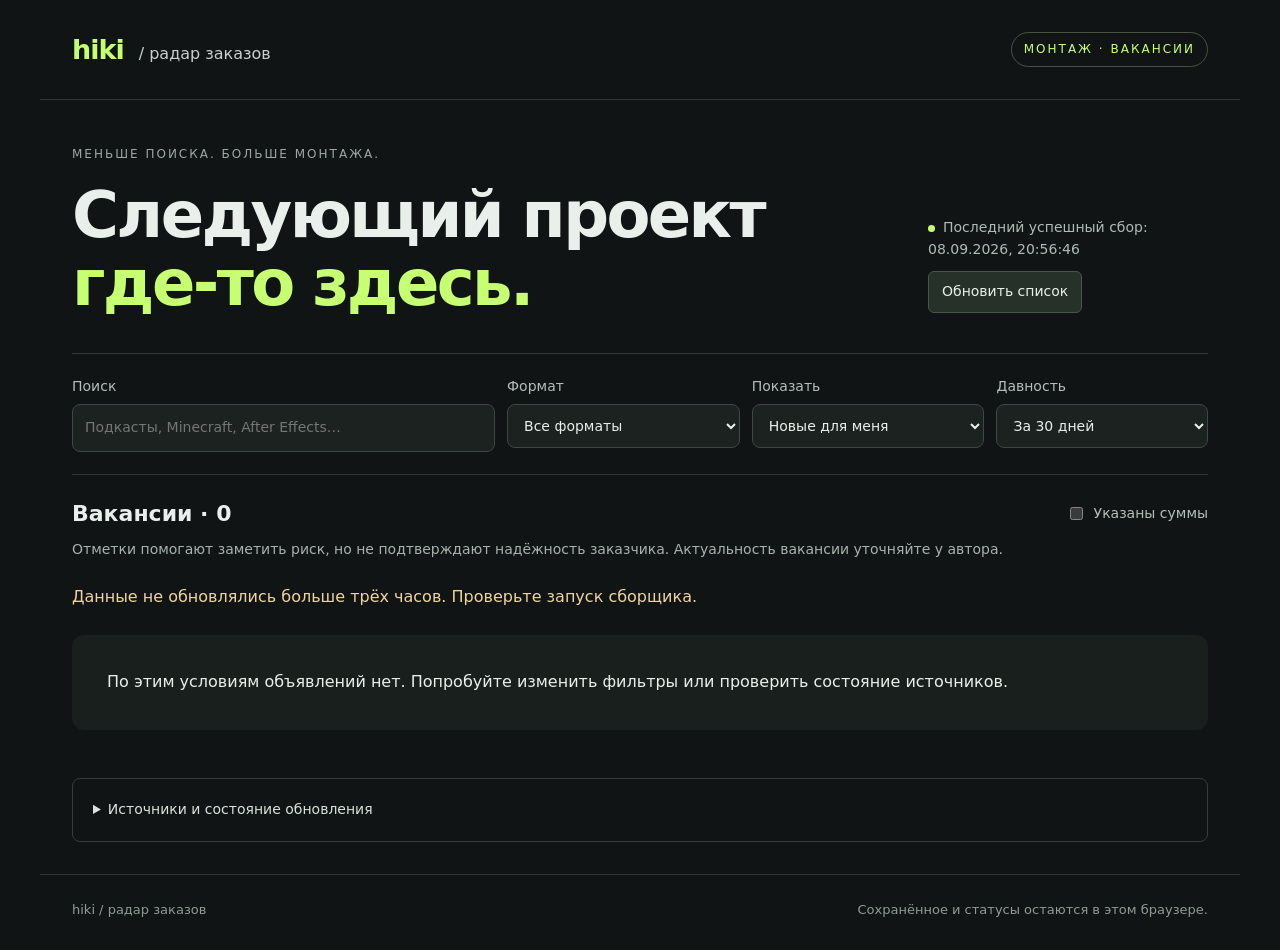
==== montage-radar/site/index.html @ 76eca98c "Add files via upload" ====
<!doctype html>
<html lang="ru"><head><meta charset="utf-8"><meta name="viewport" content="width=device-width,initial-scale=1"><meta name="color-scheme" content="dark"><title>hiki / радар заказов</title><link rel="stylesheet" href="style.css"></head>
<body>
<header><a class="brand" href="./">hiki<span>/ радар заказов</span></a><span class="pill">МОНТАЖ · ВАКАНСИИ</span></header>
<main><div class="intro"><div><p class="eyebrow">МЕНЬШЕ ПОИСКА. БОЛЬШЕ МОНТАЖА.</p><h1>Следующий проект<br><em>где-то здесь.</em></h1></div><div class="sync"><span class="dot"></span><span id="updated">Загружаем объявления…</span><button id="refresh" class="small">Обновить список</button></div></div>
<section class="toolbar" aria-label="Фильтры"><label class="search">Поиск<input id="q" type="search" placeholder="Подкасты, Minecraft, After Effects…"></label><label>Формат<select id="format"><option value="">Все форматы</option><option>Короткие видео</option><option>YouTube</option><option>Подкасты</option><option>Анимация</option><option>Монтаж</option></select></label><label>Показать<select id="status"><option value="new">Новые для меня</option><option value="saved">Сохранённые</option><option value="sent">Уже написал</option><option value="hidden">Скрытые</option><option value="all">Все объявления</option></select></label><label>Давность<select id="age"><option value="30">За 30 дней</option><option value="7">За неделю</option><option value="2">За 48 часов</option></select></label></section>
<div class="list-head"><h2 id="count">Вакансии</h2><label class="check"><input id="pay" type="checkbox"> Указаны суммы</label></div>
<p class="notice">Отметки помогают заметить риск, но не подтверждают надёжность заказчика. Актуальность вакансии уточняйте у автора.</p>
<div id="message" role="status"></div><section id="jobs" aria-label="Список вакансий"></section>
<details class="sources"><summary>Источники и состояние обновления</summary><p>Собираем доступные открытые публикации. Покрытие неполное: до трёх страниц на источник за запуск. Новые записи появятся только после успешного сбора.</p><div id="sources"></div></details>
</main><footer>hiki / радар заказов<span>Сохранённое и статусы остаются в этом браузере.</span></footer><script src="app.js"></script></body></html>
---- montage-radar/site/style.css ----
*{box-sizing:border-box}body{margin:0;background:#101414;color:#e9efeb;font:16px/1.55 system-ui,sans-serif}header,main,footer{max-width:1200px;margin:auto;padding:0 32px}header{height:100px;display:flex;align-items:center;justify-content:space-between;border-bottom:1px solid #303737}.brand{font-size:27px;font-weight:850;letter-spacing:-1px;text-decoration:none;color:#c7ff73}.brand span{font-size:16px;font-weight:450;color:#c9d1ce;letter-spacing:0;margin-left:15px}.pill,.eyebrow{font-size:12px;letter-spacing:2px}.pill{border:1px solid #475341;padding:7px 12px;border-radius:30px;color:#c7ff73}.intro{display:flex;justify-content:space-between;align-items:end;gap:30px;padding:45px 0 35px}.eyebrow{color:#9ca8a1;margin:0 0 17px}h1{font-size:clamp(38px,5.3vw,64px);line-height:1.07;letter-spacing:-2.6px;margin:0;font-weight:650}h1 em{font-style:normal;color:#c7ff73}.sync{max-width:280px;font-size:14px;color:#aebbb3;padding-bottom:5px}.dot{display:inline-block;width:7px;height:7px;background:#c7ff73;border-radius:50%;margin-right:8px}.small{display:block;margin-top:10px;font-size:14px}.toolbar{display:grid;grid-template-columns:2fr 1.1fr 1.1fr 1fr;gap:12px;border-top:1px solid #303737;border-bottom:1px solid #303737;padding:22px 0}label{font-size:14px;color:#b3bfb8}input,select,button{font:inherit}input[type=search],select{width:100%;background:#1c2220;color:#e9efeb;border:1px solid #3e4842;padding:12px;border-radius:8px;margin-top:7px}button{cursor:pointer;background:#26312a;color:#e8f1e9;border:1px solid #49574b;border-radius:6px;padding:9px 13px}button:hover{background:#354537}a{color:#c7ff73}button:focus-visible,a:focus-visible,input:focus-visible,select:focus-visible{outline:3px solid #c7ff73;outline-offset:3px}.list-head{display:flex;justify-content:space-between;align-items:center;margin-top:22px}h2{font-size:22px;font-weight:600;margin:0}.check{display:flex;align-items:center;gap:8px}input[type=checkbox]{accent-color:#c7ff73}.notice{font-size:14px;color:#a8b3ac;margin:8px 0 24px}#jobs{display:grid;gap:16px}.card{display:grid;grid-template-columns:1fr 230px;gap:25px;background:#191f1c;border:1px solid #344036;border-radius:12px;padding:25px}.card h3{font-size:21px;line-height:1.35;margin:12px 0;overflow-wrap:anywhere}.meta{color:#a6b4a9;font-size:13px}.tags{display:flex;flex-wrap:wrap;gap:6px;margin-bottom:13px}.tag{font-size:12px;border:1px solid #4a584b;color:#c9d8cb;padding:3px 8px;border-radius:20px}.excerpt{white-space:pre-wrap;color:#c1ccc3;margin:0;overflow-wrap:anywhere}.card details{margin-top:12px}.full{white-space:pre-wrap;overflow-wrap:anywhere;font-size:15px;color:#d4ddd7}.aside{border-left:1px solid #344036;padding-left:23px;font-size:14px}.money{font-size:17px;font-weight:600;color:#c7ff73;overflow-wrap:anywhere}.risk{background:#332e22;border:1px solid #675732;padding:10px;margin:13px 0;color:#f1d596;font-size:13px;border-radius:6px}.unknown{color:#a6b4a9;font-size:13px}.actions{display:flex;gap:6px;flex-wrap:wrap;margin-top:14px}.actions button{font-size:13px;padding:6px 9px}.primary{display:block;background:#c7ff73;color:#182010;text-align:center;font-weight:650;text-decoration:none;border-radius:6px;padding:10px;margin-top:14px}.contacts{overflow-wrap:anywhere;margin-top:10px}.sources{margin:32px 0;padding:20px;border:1px solid #344036;border-radius:8px;color:#aeb9b0;font-size:14px}summary{cursor:pointer;color:#d8e3da}.source{padding:10px 0;border-bottom:1px solid #344036}footer{display:flex;justify-content:space-between;padding-top:25px;padding-bottom:30px;color:#8e9d92;font-size:13px;border-top:1px solid #303737}.empty{padding:35px;background:#191f1c;border-radius:12px}#message{color:#efd59d;margin:10px 0} @media(max-width:800px){header,main,footer{padding-left:18px;padding-right:18px}.pill{display:none}.intro{display:block;padding-top:30px}.sync{margin-top:24px;max-width:none}.toolbar{grid-template-columns:1fr 1fr}.search{grid-column:1/-1}.card{grid-template-columns:1fr;padding:19px;gap:16px}.aside{border-left:0;border-top:1px solid #344036;padding:16px 0 0}footer{display:block}footer span{display:block;margin-top:8px}.list-head{gap:15px;align-items:start}h1{letter-spacing:-1.5px}}
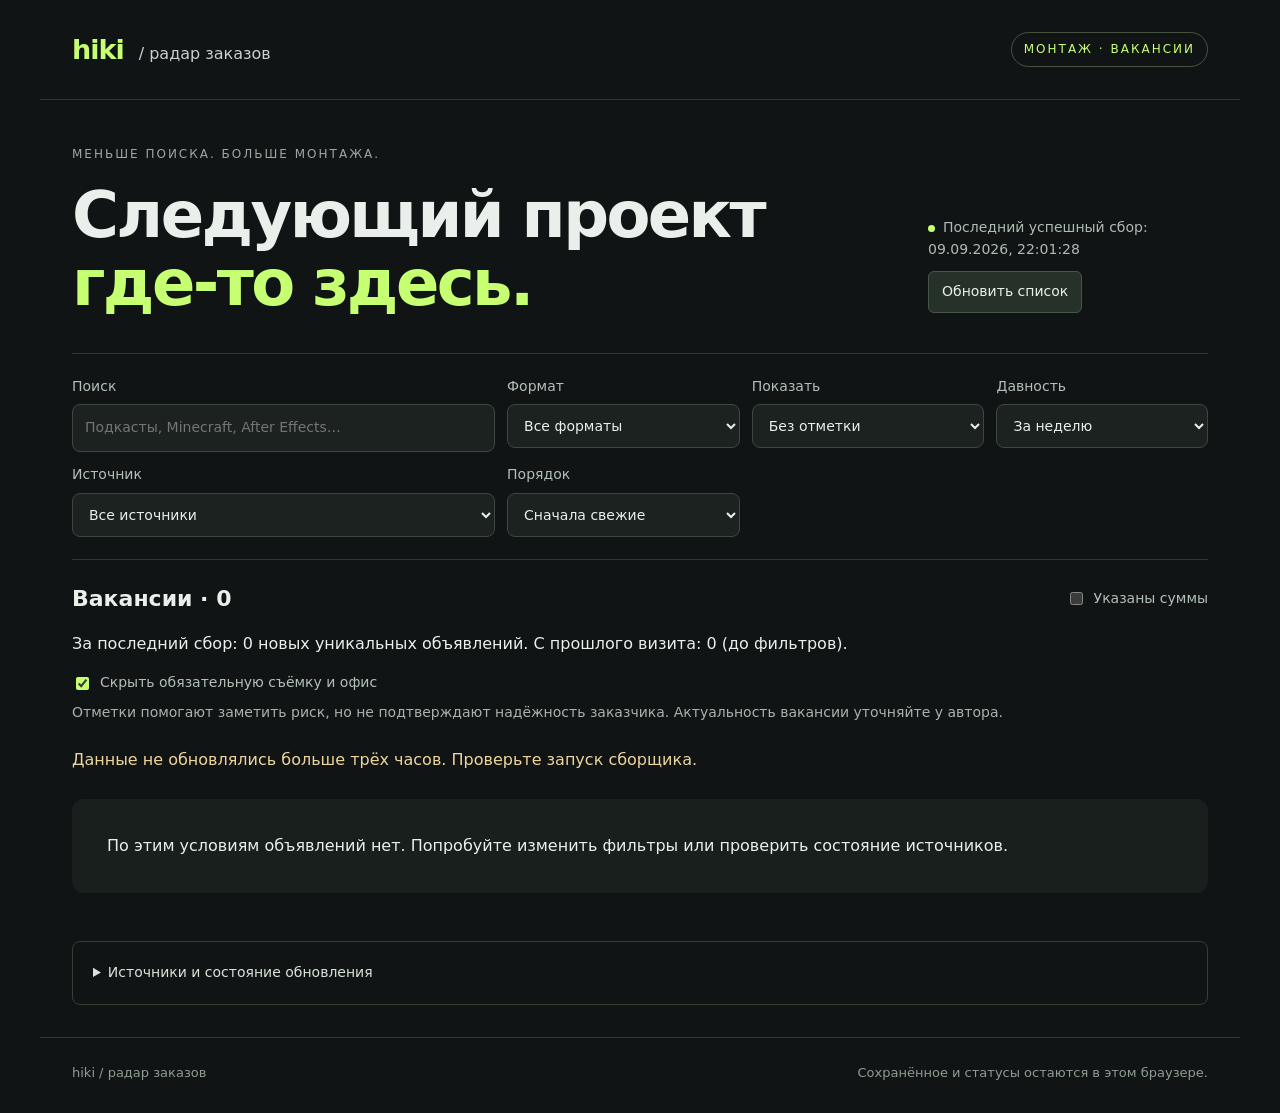
==== commit 6334480e: "Add files via upload" ====
--- a/montage-radar/site/index.html
+++ b/montage-radar/site/index.html
@@ -1,11 +1,11 @@
-<!doctype html>
-<html lang="ru"><head><meta charset="utf-8"><meta name="viewport" content="width=device-width,initial-scale=1"><meta name="color-scheme" content="dark"><title>hiki / радар заказов</title><link rel="stylesheet" href="style.css"></head>
-<body>
-<header><a class="brand" href="./">hiki<span>/ радар заказов</span></a><span class="pill">МОНТАЖ · ВАКАНСИИ</span></header>
-<main><div class="intro"><div><p class="eyebrow">МЕНЬШЕ ПОИСКА. БОЛЬШЕ МОНТАЖА.</p><h1>Следующий проект<br><em>где-то здесь.</em></h1></div><div class="sync"><span class="dot"></span><span id="updated">Загружаем объявления…</span><button id="refresh" class="small">Обновить список</button></div></div>
-<section class="toolbar" aria-label="Фильтры"><label class="search">Поиск<input id="q" type="search" placeholder="Подкасты, Minecraft, After Effects…"></label><label>Формат<select id="format"><option value="">Все форматы</option><option>Короткие видео</option><option>YouTube</option><option>Подкасты</option><option>Анимация</option><option>Монтаж</option></select></label><label>Показать<select id="status"><option value="new">Новые для меня</option><option value="saved">Сохранённые</option><option value="sent">Уже написал</option><option value="hidden">Скрытые</option><option value="all">Все объявления</option></select></label><label>Давность<select id="age"><option value="30">За 30 дней</option><option value="7">За неделю</option><option value="2">За 48 часов</option></select></label></section>
-<div class="list-head"><h2 id="count">Вакансии</h2><label class="check"><input id="pay" type="checkbox"> Указаны суммы</label></div>
-<p class="notice">Отметки помогают заметить риск, но не подтверждают надёжность заказчика. Актуальность вакансии уточняйте у автора.</p>
-<div id="message" role="status"></div><section id="jobs" aria-label="Список вакансий"></section>
-<details class="sources"><summary>Источники и состояние обновления</summary><p>Собираем доступные открытые публикации. Покрытие неполное: до трёх страниц на источник за запуск. Новые записи появятся только после успешного сбора.</p><div id="sources"></div></details>
-</main><footer>hiki / радар заказов<span>Сохранённое и статусы остаются в этом браузере.</span></footer><script src="app.js"></script></body></html>
+<!doctype html>
+<html lang="ru"><head><meta charset="utf-8"><meta name="viewport" content="width=device-width,initial-scale=1"><meta name="color-scheme" content="dark"><title>hiki / радар заказов</title><link rel="stylesheet" href="style.css"></head>
+<body>
+<header><a class="brand" href="./">hiki<span>/ радар заказов</span></a><span class="pill">МОНТАЖ · ВАКАНСИИ</span></header>
+<main><div class="intro"><div><p class="eyebrow">МЕНЬШЕ ПОИСКА. БОЛЬШЕ МОНТАЖА.</p><h1>Следующий проект<br><em>где-то здесь.</em></h1></div><div class="sync"><span class="dot"></span><span id="updated">Загружаем объявления…</span><button id="refresh" class="small">Обновить список</button></div></div>
+<section class="toolbar" aria-label="Фильтры"><label class="search">Поиск<input id="q" type="search" placeholder="Подкасты, Minecraft, After Effects…"></label><label>Формат<select id="format"><option value="">Все форматы</option><option>Короткие видео</option><option>YouTube</option><option>Подкасты</option><option>Анимация</option><option>Монтаж</option></select></label><label>Показать<select id="status"><option value="new">Без отметки</option><option value="fresh">Появились с прошлого визита</option><option value="seen">Просмотренные</option><option value="closed">Поиск закрыт</option><option value="saved">Сохранённые</option><option value="sent">Уже написал</option><option value="hidden">Скрытые</option><option value="all">Все объявления</option></select></label><label>Давность<select id="age"><option value="7">За неделю</option><option value="2">За 48 часов</option><option value="1">За сутки</option><option value="30">За 30 дней</option></select></label><label>Источник<select id="source"><option value="">Все источники</option></select></label><label>Порядок<select id="sort"><option value="date">Сначала свежие</option><option value="fit">Сначала YouTube / игры</option></select></label></section>
+<div class="list-head"><h2 id="count">Вакансии</h2><label class="check"><input id="pay" type="checkbox"> Указаны суммы</label></div>
+<p id="fresh-summary" role="status"></p><label class="check"><input id="no-shoot" type="checkbox" checked> Скрыть обязательную съёмку и офис</label><p class="notice">Отметки помогают заметить риск, но не подтверждают надёжность заказчика. Актуальность вакансии уточняйте у автора.</p>
+<div id="message" role="status"></div><section id="jobs" aria-label="Список вакансий"></section>
+<details class="sources"><summary>Источники и состояние обновления</summary><p>Собираем доступные открытые публикации. Проверяем открытые ленты каждый час: до восьми страниц при первом сборе, затем новые посты и перекрытие для обновлений. Счётчик новых не включает повторное чтение старых постов. Проверка канала означает просмотр публикаций, а не гарантию оплаты заказчиками.</p><div id="sources"></div></details>
+</main><footer>hiki / радар заказов<span>Сохранённое и статусы остаются в этом браузере.</span></footer><script src="app.js"></script></body></html>
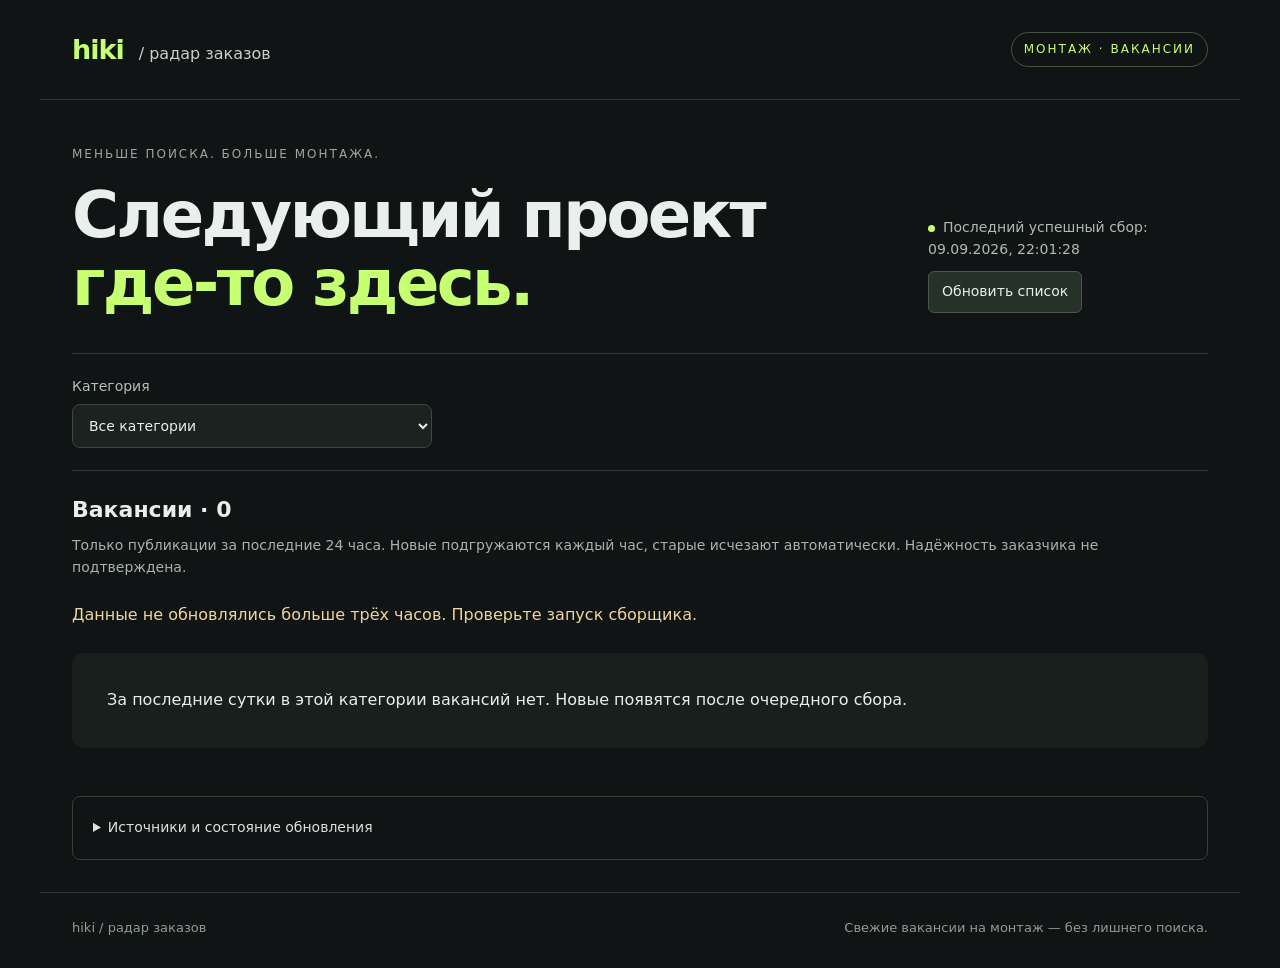
==== commit bc5d522a: "Add files via upload" ====
--- a/montage-radar/site/index.html
+++ b/montage-radar/site/index.html
@@ -3,9 +3,9 @@
 <body>
 <header><a class="brand" href="./">hiki<span>/ радар заказов</span></a><span class="pill">МОНТАЖ · ВАКАНСИИ</span></header>
 <main><div class="intro"><div><p class="eyebrow">МЕНЬШЕ ПОИСКА. БОЛЬШЕ МОНТАЖА.</p><h1>Следующий проект<br><em>где-то здесь.</em></h1></div><div class="sync"><span class="dot"></span><span id="updated">Загружаем объявления…</span><button id="refresh" class="small">Обновить список</button></div></div>
-<section class="toolbar" aria-label="Фильтры"><label class="search">Поиск<input id="q" type="search" placeholder="Подкасты, Minecraft, After Effects…"></label><label>Формат<select id="format"><option value="">Все форматы</option><option>Короткие видео</option><option>YouTube</option><option>Подкасты</option><option>Анимация</option><option>Монтаж</option></select></label><label>Показать<select id="status"><option value="new">Без отметки</option><option value="fresh">Появились с прошлого визита</option><option value="seen">Просмотренные</option><option value="closed">Поиск закрыт</option><option value="saved">Сохранённые</option><option value="sent">Уже написал</option><option value="hidden">Скрытые</option><option value="all">Все объявления</option></select></label><label>Давность<select id="age"><option value="7">За неделю</option><option value="2">За 48 часов</option><option value="1">За сутки</option><option value="30">За 30 дней</option></select></label><label>Источник<select id="source"><option value="">Все источники</option></select></label><label>Порядок<select id="sort"><option value="date">Сначала свежие</option><option value="fit">Сначала YouTube / игры</option></select></label></section>
-<div class="list-head"><h2 id="count">Вакансии</h2><label class="check"><input id="pay" type="checkbox"> Указаны суммы</label></div>
-<p id="fresh-summary" role="status"></p><label class="check"><input id="no-shoot" type="checkbox" checked> Скрыть обязательную съёмку и офис</label><p class="notice">Отметки помогают заметить риск, но не подтверждают надёжность заказчика. Актуальность вакансии уточняйте у автора.</p>
+<section class="toolbar" aria-label="Категории"><label>Категория<select id="format"><option value="">Все категории</option><option>Короткие видео</option><option>YouTube</option><option>Подкасты</option><option>Анимация</option><option>Игровые видео</option><option>Монтаж</option></select></label></section>
+<div class="list-head"><h2 id="count">Вакансии</h2></div>
+<p class="notice">Только публикации за последние 24 часа. Новые подгружаются каждый час, старые исчезают автоматически. Надёжность заказчика не подтверждена.</p>
 <div id="message" role="status"></div><section id="jobs" aria-label="Список вакансий"></section>
 <details class="sources"><summary>Источники и состояние обновления</summary><p>Собираем доступные открытые публикации. Проверяем открытые ленты каждый час: до восьми страниц при первом сборе, затем новые посты и перекрытие для обновлений. Счётчик новых не включает повторное чтение старых постов. Проверка канала означает просмотр публикаций, а не гарантию оплаты заказчиками.</p><div id="sources"></div></details>
-</main><footer>hiki / радар заказов<span>Сохранённое и статусы остаются в этом браузере.</span></footer><script src="app.js"></script></body></html>
+</main><footer>hiki / радар заказов<span>Свежие вакансии на монтаж — без лишнего поиска.</span></footer><script src="app.js"></script></body></html>
--- a/montage-radar/site/style.css
+++ b/montage-radar/site/style.css
@@ -1 +1,3 @@
-*{box-sizing:border-box}body{margin:0;background:#101414;color:#e9efeb;font:16px/1.55 system-ui,sans-serif}header,main,footer{max-width:1200px;margin:auto;padding:0 32px}header{height:100px;display:flex;align-items:center;justify-content:space-between;border-bottom:1px solid #303737}.brand{font-size:27px;font-weight:850;letter-spacing:-1px;text-decoration:none;color:#c7ff73}.brand span{font-size:16px;font-weight:450;color:#c9d1ce;letter-spacing:0;margin-left:15px}.pill,.eyebrow{font-size:12px;letter-spacing:2px}.pill{border:1px solid #475341;padding:7px 12px;border-radius:30px;color:#c7ff73}.intro{display:flex;justify-content:space-between;align-items:end;gap:30px;padding:45px 0 35px}.eyebrow{color:#9ca8a1;margin:0 0 17px}h1{font-size:clamp(38px,5.3vw,64px);line-height:1.07;letter-spacing:-2.6px;margin:0;font-weight:650}h1 em{font-style:normal;color:#c7ff73}.sync{max-width:280px;font-size:14px;color:#aebbb3;padding-bottom:5px}.dot{display:inline-block;width:7px;height:7px;background:#c7ff73;border-radius:50%;margin-right:8px}.small{display:block;margin-top:10px;font-size:14px}.toolbar{display:grid;grid-template-columns:2fr 1.1fr 1.1fr 1fr;gap:12px;border-top:1px solid #303737;border-bottom:1px solid #303737;padding:22px 0}label{font-size:14px;color:#b3bfb8}input,select,button{font:inherit}input[type=search],select{width:100%;background:#1c2220;color:#e9efeb;border:1px solid #3e4842;padding:12px;border-radius:8px;margin-top:7px}button{cursor:pointer;background:#26312a;color:#e8f1e9;border:1px solid #49574b;border-radius:6px;padding:9px 13px}button:hover{background:#354537}a{color:#c7ff73}button:focus-visible,a:focus-visible,input:focus-visible,select:focus-visible{outline:3px solid #c7ff73;outline-offset:3px}.list-head{display:flex;justify-content:space-between;align-items:center;margin-top:22px}h2{font-size:22px;font-weight:600;margin:0}.check{display:flex;align-items:center;gap:8px}input[type=checkbox]{accent-color:#c7ff73}.notice{font-size:14px;color:#a8b3ac;margin:8px 0 24px}#jobs{display:grid;gap:16px}.card{display:grid;grid-template-columns:1fr 230px;gap:25px;background:#191f1c;border:1px solid #344036;border-radius:12px;padding:25px}.card h3{font-size:21px;line-height:1.35;margin:12px 0;overflow-wrap:anywhere}.meta{color:#a6b4a9;font-size:13px}.tags{display:flex;flex-wrap:wrap;gap:6px;margin-bottom:13px}.tag{font-size:12px;border:1px solid #4a584b;color:#c9d8cb;padding:3px 8px;border-radius:20px}.excerpt{white-space:pre-wrap;color:#c1ccc3;margin:0;overflow-wrap:anywhere}.card details{margin-top:12px}.full{white-space:pre-wrap;overflow-wrap:anywhere;font-size:15px;color:#d4ddd7}.aside{border-left:1px solid #344036;padding-left:23px;font-size:14px}.money{font-size:17px;font-weight:600;color:#c7ff73;overflow-wrap:anywhere}.risk{background:#332e22;border:1px solid #675732;padding:10px;margin:13px 0;color:#f1d596;font-size:13px;border-radius:6px}.unknown{color:#a6b4a9;font-size:13px}.actions{display:flex;gap:6px;flex-wrap:wrap;margin-top:14px}.actions button{font-size:13px;padding:6px 9px}.primary{display:block;background:#c7ff73;color:#182010;text-align:center;font-weight:650;text-decoration:none;border-radius:6px;padding:10px;margin-top:14px}.contacts{overflow-wrap:anywhere;margin-top:10px}.sources{margin:32px 0;padding:20px;border:1px solid #344036;border-radius:8px;color:#aeb9b0;font-size:14px}summary{cursor:pointer;color:#d8e3da}.source{padding:10px 0;border-bottom:1px solid #344036}footer{display:flex;justify-content:space-between;padding-top:25px;padding-bottom:30px;color:#8e9d92;font-size:13px;border-top:1px solid #303737}.empty{padding:35px;background:#191f1c;border-radius:12px}#message{color:#efd59d;margin:10px 0} @media(max-width:800px){header,main,footer{padding-left:18px;padding-right:18px}.pill{display:none}.intro{display:block;padding-top:30px}.sync{margin-top:24px;max-width:none}.toolbar{grid-template-columns:1fr 1fr}.search{grid-column:1/-1}.card{grid-template-columns:1fr;padding:19px;gap:16px}.aside{border-left:0;border-top:1px solid #344036;padding:16px 0 0}footer{display:block}footer span{display:block;margin-top:8px}.list-head{gap:15px;align-items:start}h1{letter-spacing:-1.5px}}
+*{box-sizing:border-box}body{margin:0;background:#101414;color:#e9efeb;font:16px/1.55 system-ui,sans-serif}header,main,footer{max-width:1200px;margin:auto;padding:0 32px}header{height:100px;display:flex;align-items:center;justify-content:space-between;border-bottom:1px solid #303737}.brand{font-size:27px;font-weight:850;letter-spacing:-1px;text-decoration:none;color:#c7ff73}.brand span{font-size:16px;font-weight:450;color:#c9d1ce;letter-spacing:0;margin-left:15px}.pill,.eyebrow{font-size:12px;letter-spacing:2px}.pill{border:1px solid #475341;padding:7px 12px;border-radius:30px;color:#c7ff73}.intro{display:flex;justify-content:space-between;align-items:end;gap:30px;padding:45px 0 35px}.eyebrow{color:#9ca8a1;margin:0 0 17px}h1{font-size:clamp(38px,5.3vw,64px);line-height:1.07;letter-spacing:-2.6px;margin:0;font-weight:650}h1 em{font-style:normal;color:#c7ff73}.sync{max-width:280px;font-size:14px;color:#aebbb3;padding-bottom:5px}.dot{display:inline-block;width:7px;height:7px;background:#c7ff73;border-radius:50%;margin-right:8px}.small{display:block;margin-top:10px;font-size:14px}.toolbar{display:grid;grid-template-columns:2fr 1.1fr 1.1fr 1fr;gap:12px;border-top:1px solid #303737;border-bottom:1px solid #303737;padding:22px 0}label{font-size:14px;color:#b3bfb8}input,select,button{font:inherit}input[type=search],select{width:100%;background:#1c2220;color:#e9efeb;border:1px solid #3e4842;padding:12px;border-radius:8px;margin-top:7px}button{cursor:pointer;background:#26312a;color:#e8f1e9;border:1px solid #49574b;border-radius:6px;padding:9px 13px}button:hover{background:#354537}a{color:#c7ff73}button:focus-visible,a:focus-visible,input:focus-visible,select:focus-visible{outline:3px solid #c7ff73;outline-offset:3px}.list-head{display:flex;justify-content:space-between;align-items:center;margin-top:22px}h2{font-size:22px;font-weight:600;margin:0}.check{display:flex;align-items:center;gap:8px}input[type=checkbox]{accent-color:#c7ff73}.notice{font-size:14px;color:#a8b3ac;margin:8px 0 24px}#jobs{display:grid;gap:16px}.card{display:grid;grid-template-columns:1fr 230px;gap:25px;background:#191f1c;border:1px solid #344036;border-radius:12px;padding:25px}.card h3{font-size:21px;line-height:1.35;margin:12px 0;overflow-wrap:anywhere}.meta{color:#a6b4a9;font-size:13px}.tags{display:flex;flex-wrap:wrap;gap:6px;margin-bottom:13px}.tag{font-size:12px;border:1px solid #4a584b;color:#c9d8cb;padding:3px 8px;border-radius:20px}.excerpt{white-space:pre-wrap;color:#c1ccc3;margin:0;overflow-wrap:anywhere}.card details{margin-top:12px}.full{white-space:pre-wrap;overflow-wrap:anywhere;font-size:15px;color:#d4ddd7}.aside{border-left:1px solid #344036;padding-left:23px;font-size:14px}.money{font-size:17px;font-weight:600;color:#c7ff73;overflow-wrap:anywhere}.risk{background:#332e22;border:1px solid #675732;padding:10px;margin:13px 0;color:#f1d596;font-size:13px;border-radius:6px}.unknown{color:#a6b4a9;font-size:13px}.actions{display:flex;gap:6px;flex-wrap:wrap;margin-top:14px}.actions button{font-size:13px;padding:6px 9px}.primary{display:block;background:#c7ff73;color:#182010;text-align:center;font-weight:650;text-decoration:none;border-radius:6px;padding:10px;margin-top:14px}.contacts{overflow-wrap:anywhere;margin-top:10px}.sources{margin:32px 0;padding:20px;border:1px solid #344036;border-radius:8px;color:#aeb9b0;font-size:14px}summary{cursor:pointer;color:#d8e3da}.source{padding:10px 0;border-bottom:1px solid #344036}footer{display:flex;justify-content:space-between;padding-top:25px;padding-bottom:30px;color:#8e9d92;font-size:13px;border-top:1px solid #303737}.empty{padding:35px;background:#191f1c;border-radius:12px}#message{color:#efd59d;margin:10px 0} @media(max-width:800px){header,main,footer{padding-left:18px;padding-right:18px}.pill{display:none}.intro{display:block;padding-top:30px}.sync{margin-top:24px;max-width:none}.toolbar{grid-template-columns:1fr 1fr}.search{grid-column:1/-1}.card{grid-template-columns:1fr;padding:19px;gap:16px}.aside{border-left:0;border-top:1px solid #344036;padding:16px 0 0}footer{display:block}footer span{display:block;margin-top:8px}.list-head{gap:15px;align-items:start}h1{letter-spacing:-1.5px}}
+
+.toolbar{grid-template-columns:minmax(220px,360px)}@media(max-width:800px){.toolbar{grid-template-columns:1fr}}
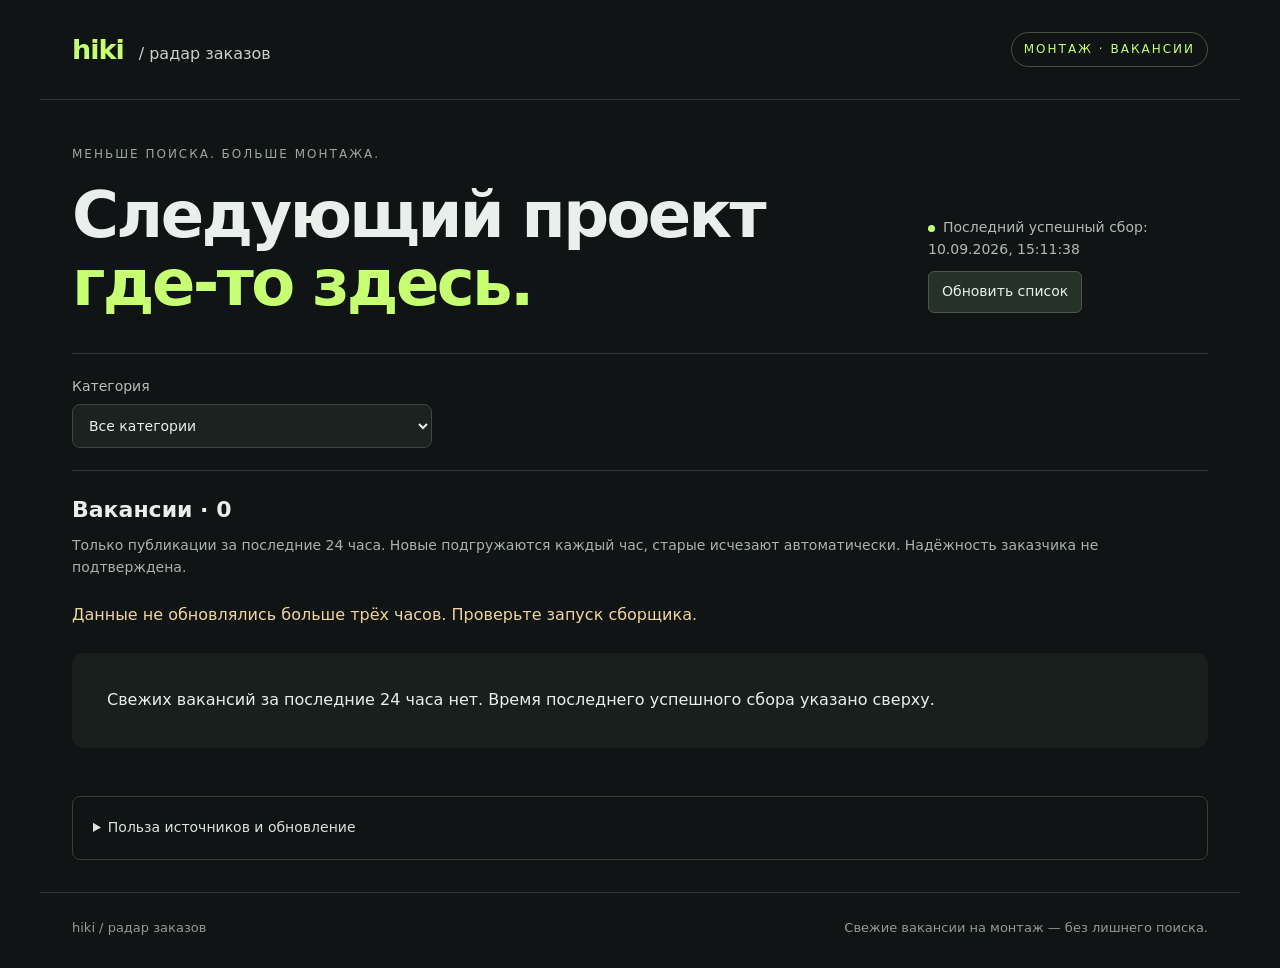
==== commit cc1c7885: "Add files via upload" ====
--- a/montage-radar/site/index.html
+++ b/montage-radar/site/index.html
@@ -7,5 +7,5 @@
 <div class="list-head"><h2 id="count">Вакансии</h2></div>
 <p class="notice">Только публикации за последние 24 часа. Новые подгружаются каждый час, старые исчезают автоматически. Надёжность заказчика не подтверждена.</p>
 <div id="message" role="status"></div><section id="jobs" aria-label="Список вакансий"></section>
-<details class="sources"><summary>Источники и состояние обновления</summary><p>Собираем доступные открытые публикации. Проверяем открытые ленты каждый час: до восьми страниц при первом сборе, затем новые посты и перекрытие для обновлений. Счётчик новых не включает повторное чтение старых постов. Проверка канала означает просмотр публикаций, а не гарантию оплаты заказчиками.</p><div id="sources"></div></details>
+<details class="sources"><summary>Польза источников и обновление</summary><p>Собираем доступные открытые публикации. Проверяем открытые ленты каждый час: до восьми страниц при первом сборе, затем новые посты и перекрытие для обновлений. Счётчик новых не включает повторное чтение старых постов. Статистика за семь дней показывает найденные уникальные заказы и пересечения между каналами. Она зависит от полноты сбора и не измеряет оплату или количество полученных вами клиентов.</p><div id="sources"></div></details>
 </main><footer>hiki / радар заказов<span>Свежие вакансии на монтаж — без лишнего поиска.</span></footer><script src="app.js"></script></body></html>
--- a/montage-radar/site/style.css
+++ b/montage-radar/site/style.css
@@ -1,3 +1,5 @@
 *{box-sizing:border-box}body{margin:0;background:#101414;color:#e9efeb;font:16px/1.55 system-ui,sans-serif}header,main,footer{max-width:1200px;margin:auto;padding:0 32px}header{height:100px;display:flex;align-items:center;justify-content:space-between;border-bottom:1px solid #303737}.brand{font-size:27px;font-weight:850;letter-spacing:-1px;text-decoration:none;color:#c7ff73}.brand span{font-size:16px;font-weight:450;color:#c9d1ce;letter-spacing:0;margin-left:15px}.pill,.eyebrow{font-size:12px;letter-spacing:2px}.pill{border:1px solid #475341;padding:7px 12px;border-radius:30px;color:#c7ff73}.intro{display:flex;justify-content:space-between;align-items:end;gap:30px;padding:45px 0 35px}.eyebrow{color:#9ca8a1;margin:0 0 17px}h1{font-size:clamp(38px,5.3vw,64px);line-height:1.07;letter-spacing:-2.6px;margin:0;font-weight:650}h1 em{font-style:normal;color:#c7ff73}.sync{max-width:280px;font-size:14px;color:#aebbb3;padding-bottom:5px}.dot{display:inline-block;width:7px;height:7px;background:#c7ff73;border-radius:50%;margin-right:8px}.small{display:block;margin-top:10px;font-size:14px}.toolbar{display:grid;grid-template-columns:2fr 1.1fr 1.1fr 1fr;gap:12px;border-top:1px solid #303737;border-bottom:1px solid #303737;padding:22px 0}label{font-size:14px;color:#b3bfb8}input,select,button{font:inherit}input[type=search],select{width:100%;background:#1c2220;color:#e9efeb;border:1px solid #3e4842;padding:12px;border-radius:8px;margin-top:7px}button{cursor:pointer;background:#26312a;color:#e8f1e9;border:1px solid #49574b;border-radius:6px;padding:9px 13px}button:hover{background:#354537}a{color:#c7ff73}button:focus-visible,a:focus-visible,input:focus-visible,select:focus-visible{outline:3px solid #c7ff73;outline-offset:3px}.list-head{display:flex;justify-content:space-between;align-items:center;margin-top:22px}h2{font-size:22px;font-weight:600;margin:0}.check{display:flex;align-items:center;gap:8px}input[type=checkbox]{accent-color:#c7ff73}.notice{font-size:14px;color:#a8b3ac;margin:8px 0 24px}#jobs{display:grid;gap:16px}.card{display:grid;grid-template-columns:1fr 230px;gap:25px;background:#191f1c;border:1px solid #344036;border-radius:12px;padding:25px}.card h3{font-size:21px;line-height:1.35;margin:12px 0;overflow-wrap:anywhere}.meta{color:#a6b4a9;font-size:13px}.tags{display:flex;flex-wrap:wrap;gap:6px;margin-bottom:13px}.tag{font-size:12px;border:1px solid #4a584b;color:#c9d8cb;padding:3px 8px;border-radius:20px}.excerpt{white-space:pre-wrap;color:#c1ccc3;margin:0;overflow-wrap:anywhere}.card details{margin-top:12px}.full{white-space:pre-wrap;overflow-wrap:anywhere;font-size:15px;color:#d4ddd7}.aside{border-left:1px solid #344036;padding-left:23px;font-size:14px}.money{font-size:17px;font-weight:600;color:#c7ff73;overflow-wrap:anywhere}.risk{background:#332e22;border:1px solid #675732;padding:10px;margin:13px 0;color:#f1d596;font-size:13px;border-radius:6px}.unknown{color:#a6b4a9;font-size:13px}.actions{display:flex;gap:6px;flex-wrap:wrap;margin-top:14px}.actions button{font-size:13px;padding:6px 9px}.primary{display:block;background:#c7ff73;color:#182010;text-align:center;font-weight:650;text-decoration:none;border-radius:6px;padding:10px;margin-top:14px}.contacts{overflow-wrap:anywhere;margin-top:10px}.sources{margin:32px 0;padding:20px;border:1px solid #344036;border-radius:8px;color:#aeb9b0;font-size:14px}summary{cursor:pointer;color:#d8e3da}.source{padding:10px 0;border-bottom:1px solid #344036}footer{display:flex;justify-content:space-between;padding-top:25px;padding-bottom:30px;color:#8e9d92;font-size:13px;border-top:1px solid #303737}.empty{padding:35px;background:#191f1c;border-radius:12px}#message{color:#efd59d;margin:10px 0} @media(max-width:800px){header,main,footer{padding-left:18px;padding-right:18px}.pill{display:none}.intro{display:block;padding-top:30px}.sync{margin-top:24px;max-width:none}.toolbar{grid-template-columns:1fr 1fr}.search{grid-column:1/-1}.card{grid-template-columns:1fr;padding:19px;gap:16px}.aside{border-left:0;border-top:1px solid #344036;padding:16px 0 0}footer{display:block}footer span{display:block;margin-top:8px}.list-head{gap:15px;align-items:start}h1{letter-spacing:-1.5px}}
 
 .toolbar{grid-template-columns:minmax(220px,360px)}@media(max-width:800px){.toolbar{grid-template-columns:1fr}}
+
+.facts{display:grid;grid-template-columns:75px minmax(0,1fr);gap:10px 14px;margin:16px 0}.facts dt{color:#9eafa2;font-size:14px}.facts dd{margin:0;overflow-wrap:anywhere}.originals{display:grid;gap:8px;margin-top:16px;overflow-wrap:anywhere}.source-value{color:#c7ff73}
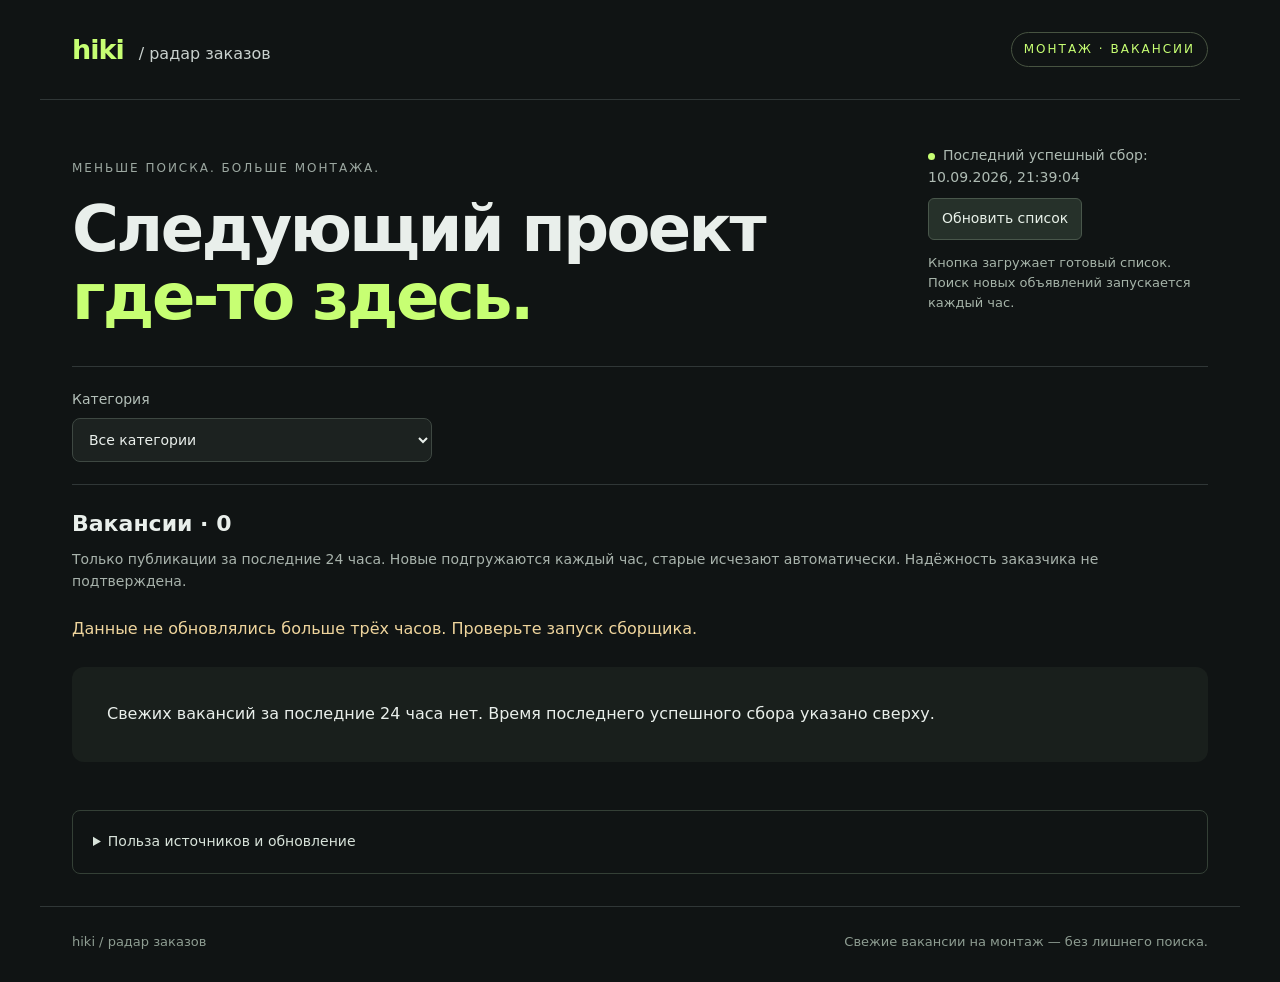
==== commit 1d8153ee: "Add files via upload" ====
--- a/montage-radar/site/index.html
+++ b/montage-radar/site/index.html
@@ -2,10 +2,10 @@
 <html lang="ru"><head><meta charset="utf-8"><meta name="viewport" content="width=device-width,initial-scale=1"><meta name="color-scheme" content="dark"><title>hiki / радар заказов</title><link rel="stylesheet" href="style.css"></head>
 <body>
 <header><a class="brand" href="./">hiki<span>/ радар заказов</span></a><span class="pill">МОНТАЖ · ВАКАНСИИ</span></header>
-<main><div class="intro"><div><p class="eyebrow">МЕНЬШЕ ПОИСКА. БОЛЬШЕ МОНТАЖА.</p><h1>Следующий проект<br><em>где-то здесь.</em></h1></div><div class="sync"><span class="dot"></span><span id="updated">Загружаем объявления…</span><button id="refresh" class="small">Обновить список</button></div></div>
+<main><div class="intro"><div><p class="eyebrow">МЕНЬШЕ ПОИСКА. БОЛЬШЕ МОНТАЖА.</p><h1>Следующий проект<br><em>где-то здесь.</em></h1></div><div class="sync"><span class="dot"></span><span id="updated">Загружаем объявления…</span><button id="refresh" class="small">Обновить список</button><p class="unknown">Кнопка загружает готовый список. Поиск новых объявлений запускается каждый час.</p></div></div>
 <section class="toolbar" aria-label="Категории"><label>Категория<select id="format"><option value="">Все категории</option><option>Короткие видео</option><option>YouTube</option><option>Подкасты</option><option>Анимация</option><option>Игровые видео</option><option>Монтаж</option></select></label></section>
 <div class="list-head"><h2 id="count">Вакансии</h2></div>
 <p class="notice">Только публикации за последние 24 часа. Новые подгружаются каждый час, старые исчезают автоматически. Надёжность заказчика не подтверждена.</p>
 <div id="message" role="status"></div><section id="jobs" aria-label="Список вакансий"></section>
-<details class="sources"><summary>Польза источников и обновление</summary><p>Собираем доступные открытые публикации. Проверяем открытые ленты каждый час: до восьми страниц при первом сборе, затем новые посты и перекрытие для обновлений. Счётчик новых не включает повторное чтение старых постов. Статистика за семь дней показывает найденные уникальные заказы и пересечения между каналами. Она зависит от полноты сбора и не измеряет оплату или количество полученных вами клиентов.</p><div id="sources"></div></details>
+<details class="sources"><summary>Польза источников и обновление</summary><p>Собираем доступные открытые публикации. Проверяем открытые ленты каждый час: до восьми страниц при первом сборе, затем новые посты и перекрытие для обновлений. Счётчик новых не включает повторное чтение старых постов. Статистика за семь дней показывает найденные уникальные заказы и пересечения между каналами. «Только в этом канале» — среди подключённых источников, а не всего Telegram. Статистика зависит от полноты сбора и не измеряет оплату или количество полученных вами клиентов.</p><div id="sources"></div></details>
 </main><footer>hiki / радар заказов<span>Свежие вакансии на монтаж — без лишнего поиска.</span></footer><script src="app.js"></script></body></html>
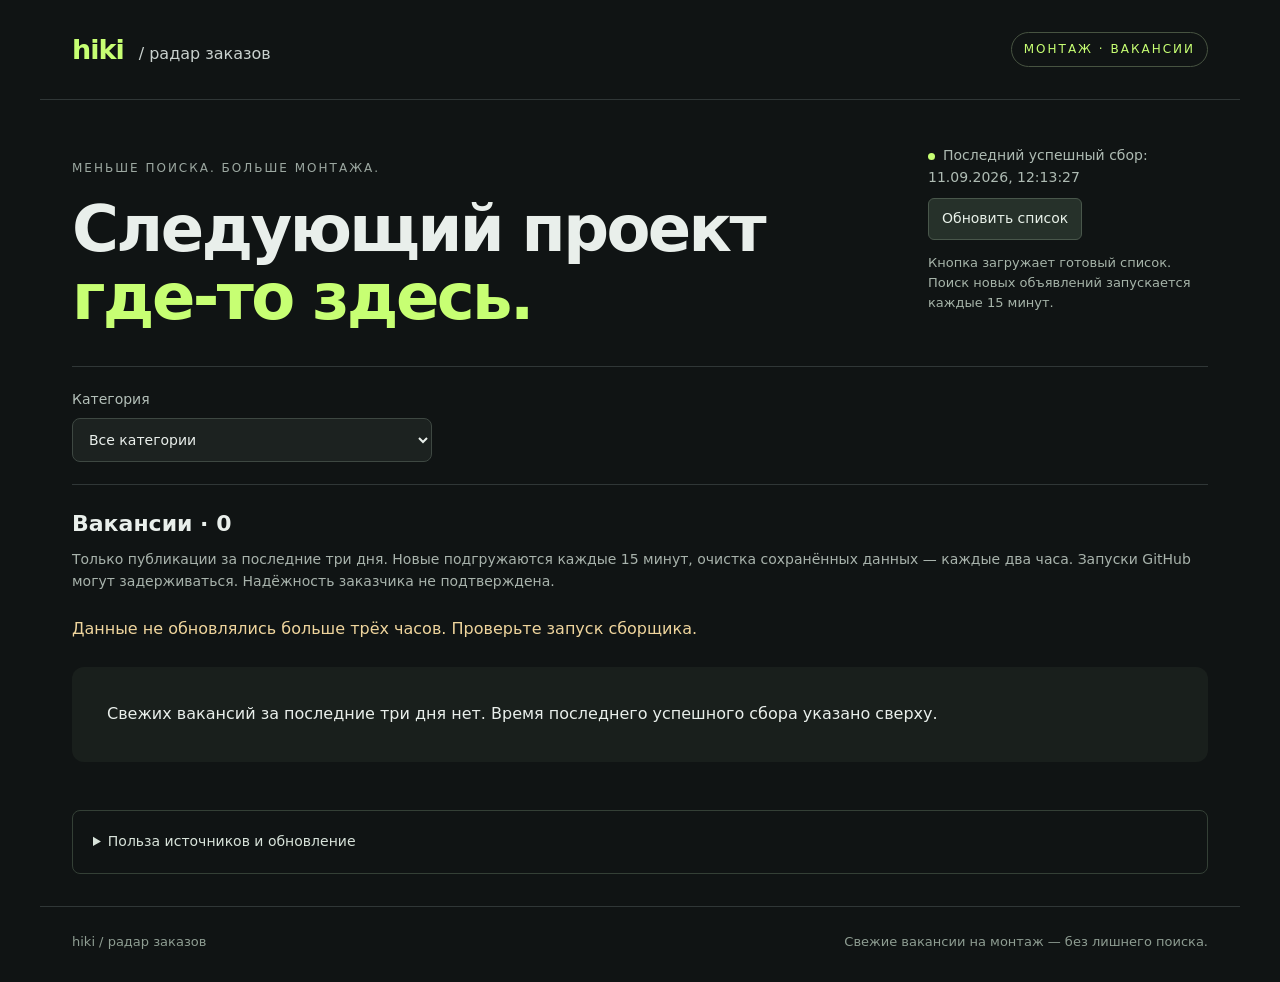
==== commit a7aa0019: "Add files via upload" ====
--- a/montage-radar/site/index.html
+++ b/montage-radar/site/index.html
@@ -2,10 +2,10 @@
 <html lang="ru"><head><meta charset="utf-8"><meta name="viewport" content="width=device-width,initial-scale=1"><meta name="color-scheme" content="dark"><title>hiki / радар заказов</title><link rel="stylesheet" href="style.css"></head>
 <body>
 <header><a class="brand" href="./">hiki<span>/ радар заказов</span></a><span class="pill">МОНТАЖ · ВАКАНСИИ</span></header>
-<main><div class="intro"><div><p class="eyebrow">МЕНЬШЕ ПОИСКА. БОЛЬШЕ МОНТАЖА.</p><h1>Следующий проект<br><em>где-то здесь.</em></h1></div><div class="sync"><span class="dot"></span><span id="updated">Загружаем объявления…</span><button id="refresh" class="small">Обновить список</button><p class="unknown">Кнопка загружает готовый список. Поиск новых объявлений запускается каждый час.</p></div></div>
+<main><div class="intro"><div><p class="eyebrow">МЕНЬШЕ ПОИСКА. БОЛЬШЕ МОНТАЖА.</p><h1>Следующий проект<br><em>где-то здесь.</em></h1></div><div class="sync"><span class="dot"></span><span id="updated">Загружаем объявления…</span><button id="refresh" class="small">Обновить список</button><p class="unknown">Кнопка загружает готовый список. Поиск новых объявлений запускается каждые 15 минут.</p></div></div>
 <section class="toolbar" aria-label="Категории"><label>Категория<select id="format"><option value="">Все категории</option><option>Короткие видео</option><option>YouTube</option><option>Подкасты</option><option>Анимация</option><option>Игровые видео</option><option>Монтаж</option></select></label></section>
 <div class="list-head"><h2 id="count">Вакансии</h2></div>
-<p class="notice">Только публикации за последние 24 часа. Новые подгружаются каждый час, старые исчезают автоматически. Надёжность заказчика не подтверждена.</p>
+<p class="notice">Только публикации за последние три дня. Новые подгружаются каждые 15 минут, очистка сохранённых данных — каждые два часа. Запуски GitHub могут задерживаться. Надёжность заказчика не подтверждена.</p>
 <div id="message" role="status"></div><section id="jobs" aria-label="Список вакансий"></section>
-<details class="sources"><summary>Польза источников и обновление</summary><p>Собираем доступные открытые публикации. Проверяем открытые ленты каждый час: до восьми страниц при первом сборе, затем новые посты и перекрытие для обновлений. Счётчик новых не включает повторное чтение старых постов. Статистика за семь дней показывает найденные уникальные заказы и пересечения между каналами. «Только в этом канале» — среди подключённых источников, а не всего Telegram. Статистика зависит от полноты сбора и не измеряет оплату или количество полученных вами клиентов.</p><div id="sources"></div></details>
+<details class="sources"><summary>Польза источников и обновление</summary><p>Собираем доступные открытые публикации. Проверяем открытые ленты каждые 15 минут: до восьми страниц при первом сборе, затем новые посты и перекрытие для обновлений. Счётчик новых не включает повторное чтение старых постов. Статистика за семь дней показывает найденные уникальные заказы и пересечения между каналами. «Только в этом канале» — среди подключённых источников, а не всего Telegram. Статистика зависит от полноты сбора и не измеряет оплату или количество полученных вами клиентов.</p><div id="sources"></div></details>
 </main><footer>hiki / радар заказов<span>Свежие вакансии на монтаж — без лишнего поиска.</span></footer><script src="app.js"></script></body></html>
